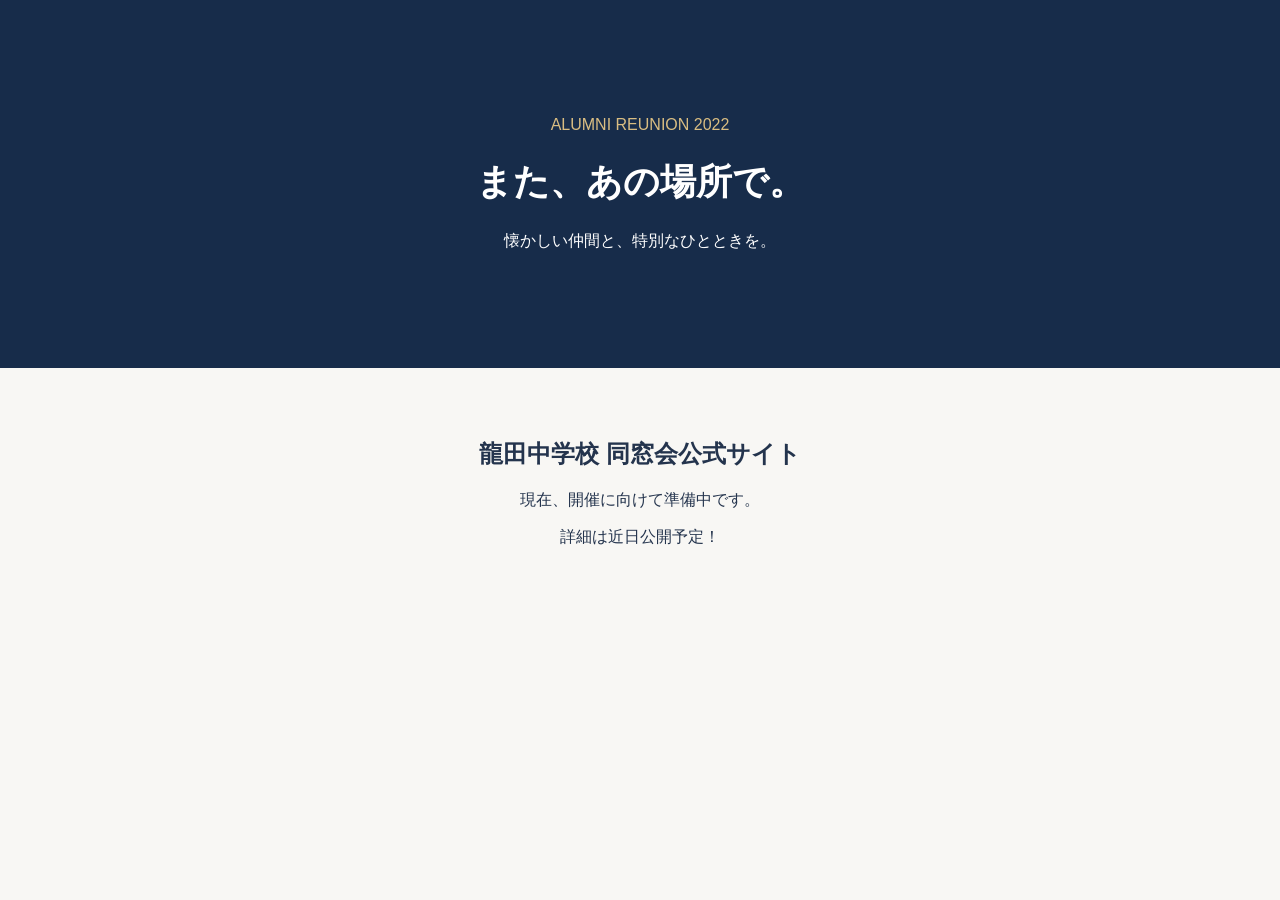
==== index.html @ edf72c24 "Create index.html" ====
<!DOCTYPE html>
<html lang="ja">
<head>
  <meta charset="UTF-8">
  <meta name="viewport" content="width=device-width, initial-scale=1">
  <title>龍田中学校 同窓会公式サイト</title>
  <style>
    body {
      margin: 0;
      font-family: sans-serif;
      background: #f8f7f4;
      text-align: center;
      color: #24344d;
    }
    header {
      background: #172c4a;
      color: white;
      padding: 100px 20px;
    }
    h1 { font-size: 36px; }
    .gold { color: #d9bd82; }
    main { padding: 50px 20px; }
  </style>
</head>
<body>
  <header>
    <p class="gold">ALUMNI REUNION 2022</p>
    <h1>また、あの場所で。</h1>
    <p>懐かしい仲間と、特別なひとときを。</p>
  </header>
  <main>
    <h2>龍田中学校 同窓会公式サイト</h2>
    <p>現在、開催に向けて準備中です。</p>
    <p>詳細は近日公開予定！</p>
  </main>
</body>
</html>
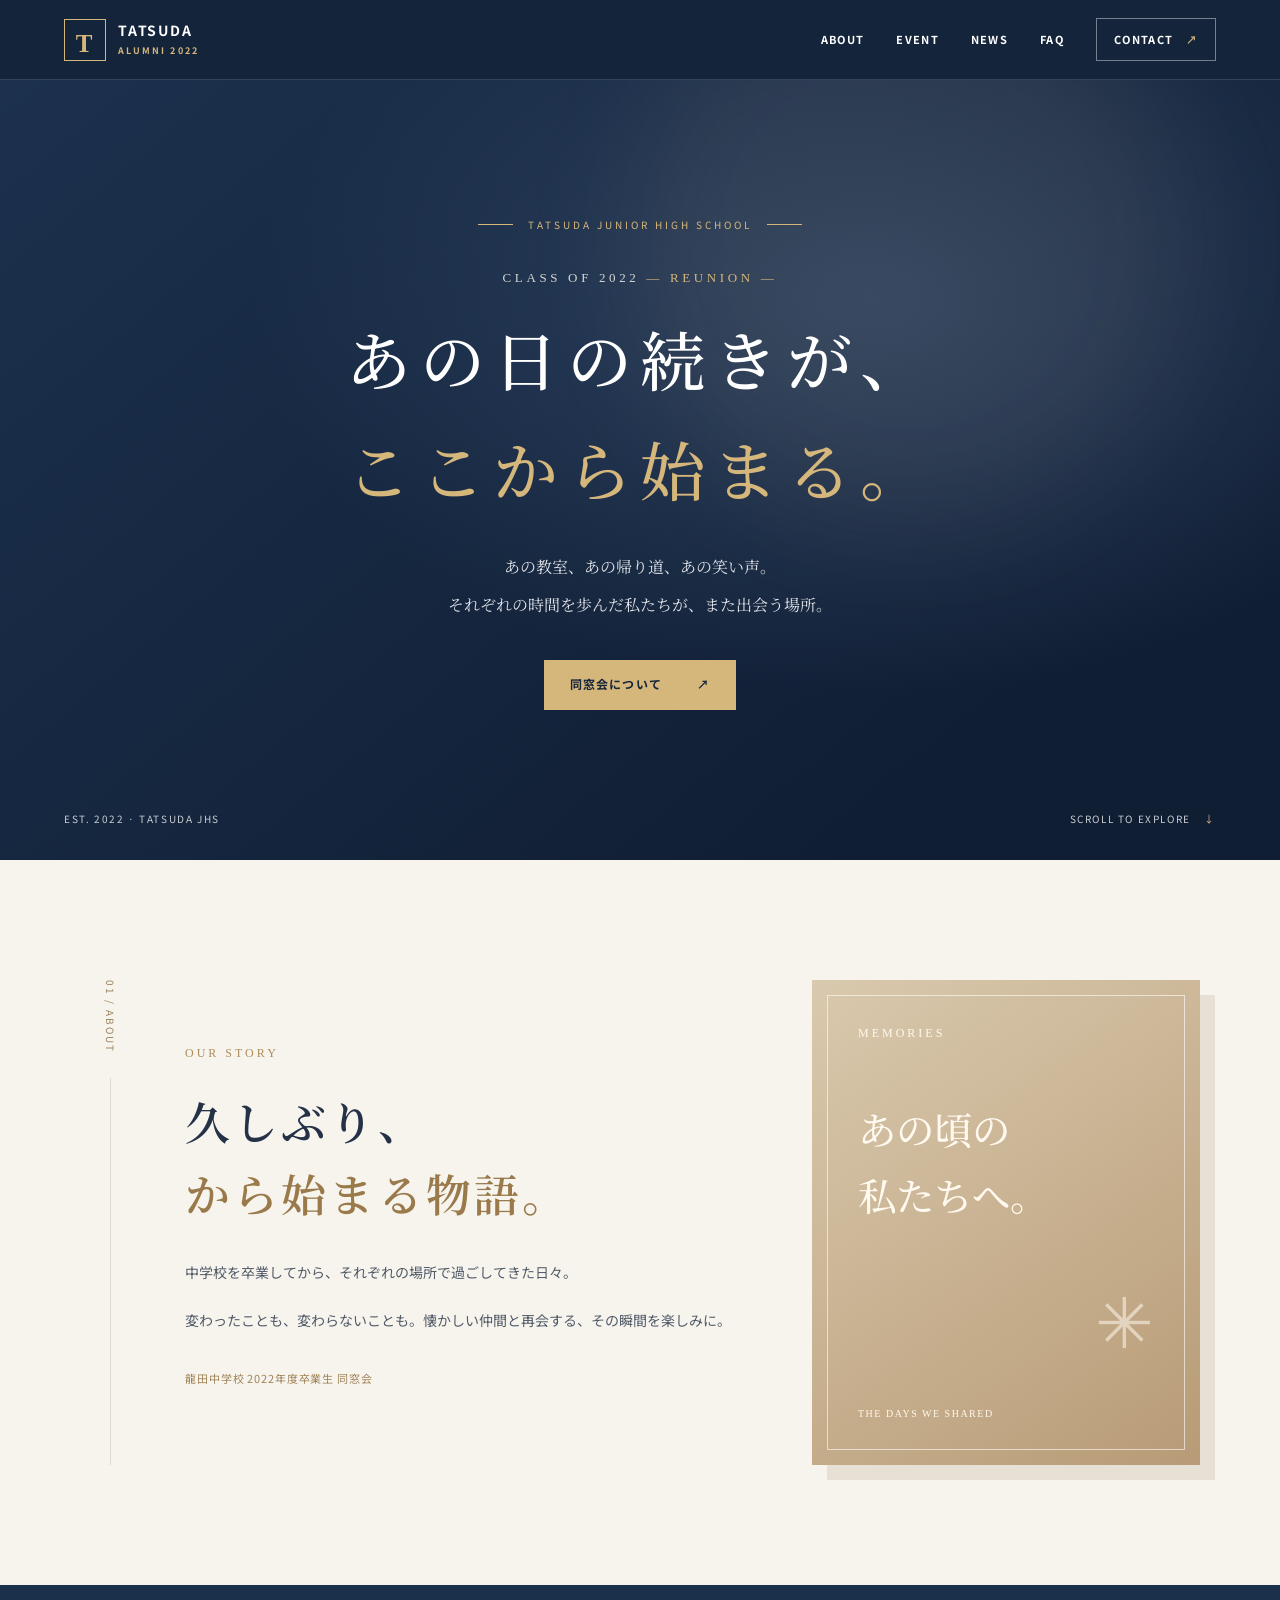
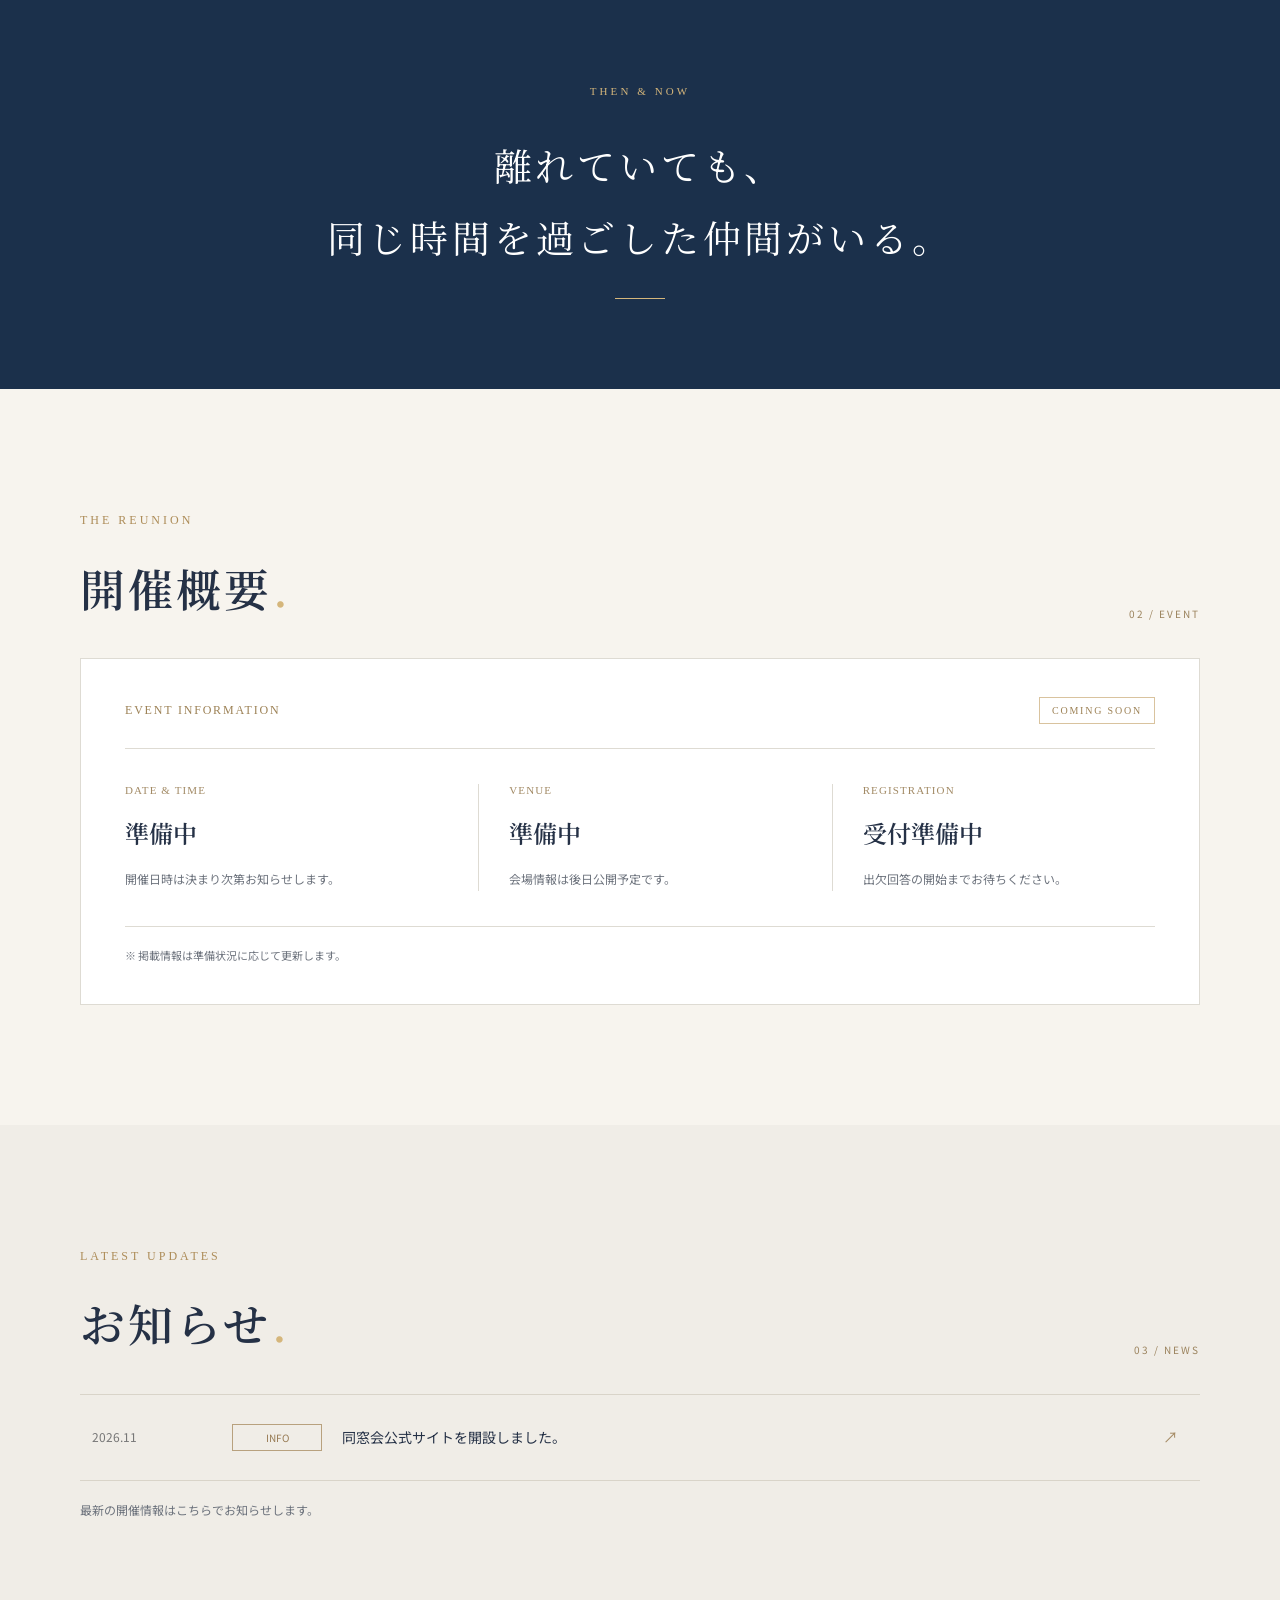
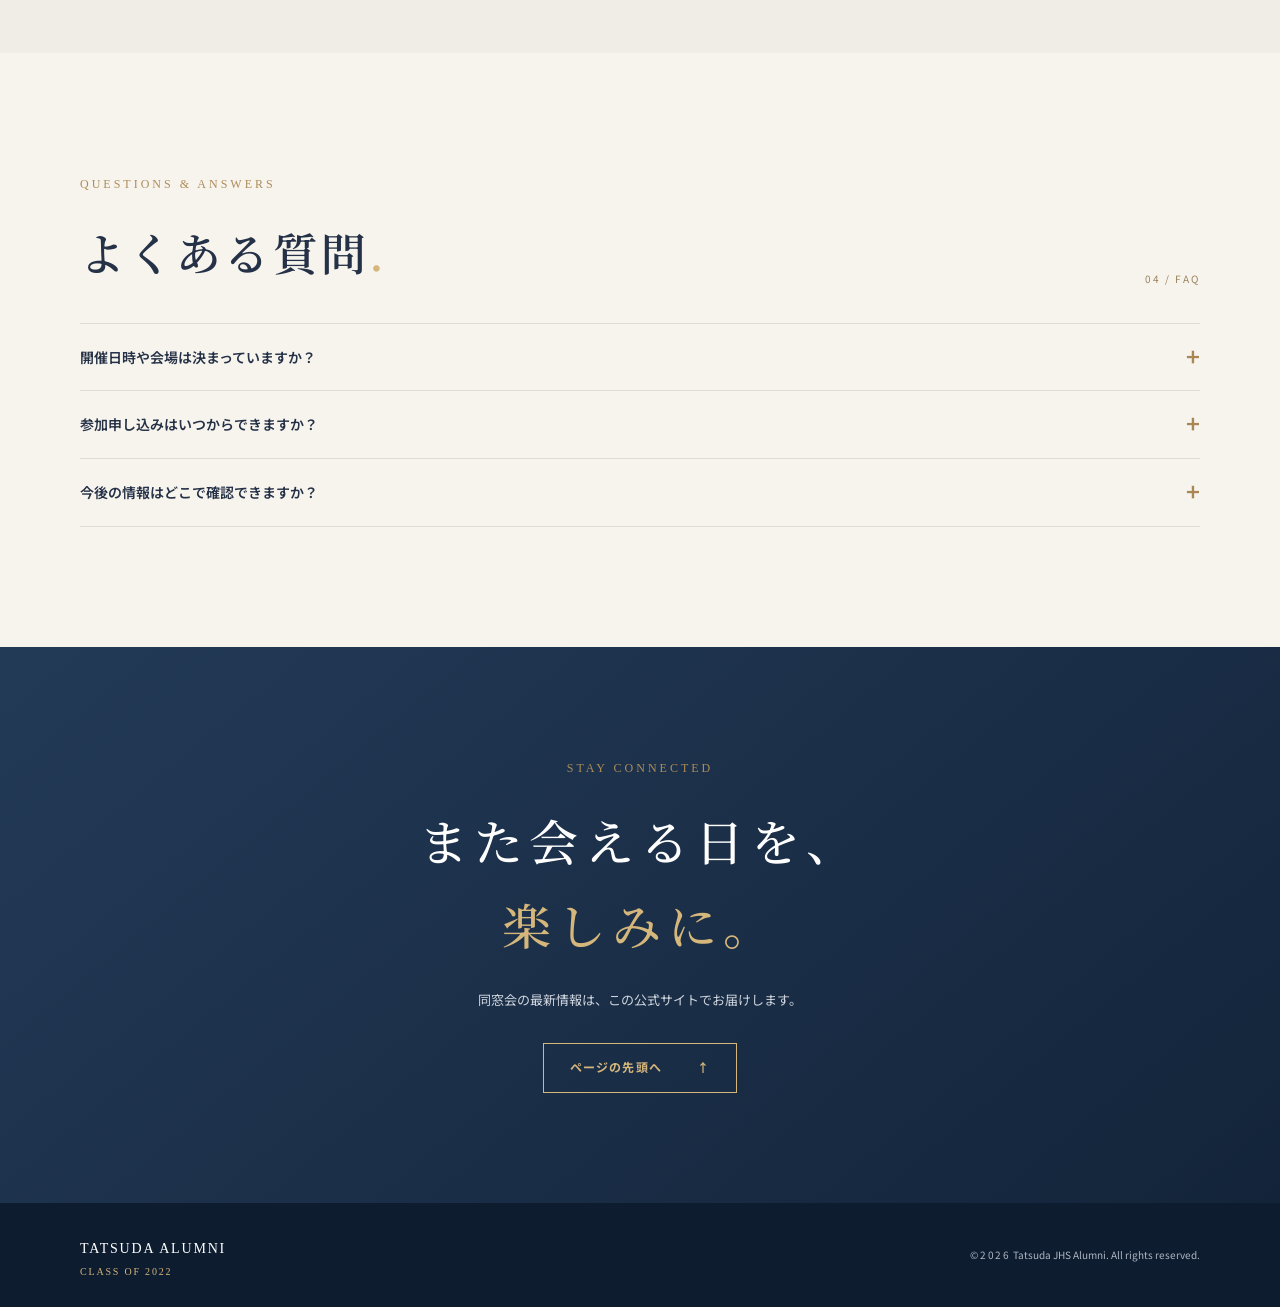
==== commit 9f5d4057: "Add files via upload" ====
--- a/index.html
+++ b/index.html
@@ -1,38 +1,50 @@
-
-<!DOCTYPE html>
+<!doctype html>
 <html lang="ja">
 <head>
-  <meta charset="UTF-8">
-  <meta name="viewport" content="width=device-width, initial-scale=1">
-  <title>龍田中学校 同窓会公式サイト</title>
-  <style>
-    body {
-      margin: 0;
-      font-family: sans-serif;
-      background: #f8f7f4;
-      text-align: center;
-      color: #24344d;
-    }
-    header {
-      background: #172c4a;
-      color: white;
-      padding: 100px 20px;
-    }
-    h1 { font-size: 36px; }
-    .gold { color: #d9bd82; }
-    main { padding: 50px 20px; }
-  </style>
+  <meta charset="UTF-8" />
+  <meta name="viewport" content="width=device-width, initial-scale=1" />
+  <meta name="theme-color" content="#14243b" />
+  <meta name="description" content="龍田中学校2022年度卒業生 同窓会公式サイト。再会の日に向けた最新情報をお届けします。" />
+  <title>龍田中学校 2022年度卒業生 | 同窓会公式サイト</title>
+  <link rel="stylesheet" href="style.css" />
+  <script src="script.js" defer></script>
 </head>
 <body>
-  <header>
-    <p class="gold">ALUMNI REUNION 2022</p>
-    <h1>また、あの場所で。</h1>
-    <p>懐かしい仲間と、特別なひとときを。</p>
+  <a class="skip-link" href="#main">本文へ移動</a>
+  <header class="site-header" id="top">
+    <a class="brand" href="#top" aria-label="トップへ戻る"><span class="brand-mark">T</span><span class="brand-text">TATS​UDA <small>ALUMNI 2022</small></span></a>
+    <button class="menu-toggle" aria-expanded="false" aria-controls="primary-nav" aria-label="メニューを開く"><span></span><span></span><span></span></button>
+    <nav class="nav" id="primary-nav" aria-label="メインメニュー">
+      <a href="#about">ABOUT</a><a href="#event">EVENT</a><a href="#news">NEWS</a><a href="#faq">FAQ</a><a class="nav-cta" href="#contact">CONTACT <span aria-hidden="true">↗</span></a>
+    </nav>
   </header>
-  <main>
-    <h2>龍田中学校 同窓会公式サイト</h2>
-    <p>現在、開催に向けて準備中です。</p>
-    <p>詳細は近日公開予定！</p>
+  <main id="main">
+    <section class="hero" aria-labelledby="hero-title">
+      <div class="hero-light"></div><div class="hero-grid"></div>
+      <div class="hero-inner reveal">
+        <div class="eyebrow"><span class="eyebrow-line"></span> TATS​UDA JUNIOR HIGH SCHOOL <span class="eyebrow-line"></span></div>
+        <p class="hero-year">CLASS OF 2022 <span>— REUNION —</span></p>
+        <h1 id="hero-title">あの日の続きが、<br /><em>ここから始まる。</em></h1>
+        <p class="hero-sub">あの教室、あの帰り道、あの笑い声。<br />それぞれの時間を歩んだ私たちが、また出会う場所。</p>
+        <a class="button button-gold" href="#event">同窓会について <span aria-hidden="true">↗</span></a>
+      </div>
+      <div class="hero-bottom"><span>EST. 2022 · TATS​UDA JHS</span><a href="#about">SCROLL TO EXPLORE <span aria-hidden="true">↓</span></a></div>
+    </section>
+    <section class="intro section" id="about">
+      <div class="container intro-layout">
+        <div class="section-side reveal"><span class="section-index">01 / ABOUT</span><span class="vertical-line"></span></div>
+        <div class="intro-main reveal"><p class="kicker">OUR STORY</p><h2 class="section-title">久しぶり、<br /><span>から始まる物語。</span></h2><p>中学校を卒業してから、それぞれの場所で過ごしてきた日々。</p><p>変わったことも、変わらないことも。懐かしい仲間と再会する、その瞬間を楽しみに。</p><p class="intro-sign">龍田中学校 2022年度卒業生 同窓会</p></div>
+        <div class="memory-card reveal"><div class="memory-card-inner"><span>MEMORIES</span><strong>あの頃の<br />私たちへ。</strong><span class="memory-asterisk" aria-hidden="true">✳</span><small>THE DAYS WE SHARED</small></div></div>
+      </div>
+    </section>
+    <section class="quote-band"><div class="container reveal"><span>THEN & NOW</span><p>離れていても、<br />同じ時間を過ごした仲間がいる。</p><span class="quote-rule"></span></div></section>
+    <section class="event section" id="event"><div class="container"><div class="section-heading reveal"><div><p class="kicker">THE REUNION</p><h2 class="section-title">開催概要<span class="dot">.</span></h2></div><span class="section-index">02 / EVENT</span></div>
+      <div class="event-panel reveal"><div class="event-label">EVENT INFORMATION <span class="status">COMING SOON</span></div><div class="event-grid"><div><small>DATE & TIME</small><strong>準備中</strong><p>開催日時は決まり次第お知らせします。</p></div><div><small>VENUE</small><strong>準備中</strong><p>会場情報は後日公開予定です。</p></div><div><small>REGISTRATION</small><strong>受付準備中</strong><p>出欠回答の開始までお待ちください。</p></div></div><div class="event-note">※ 掲載情報は準備状況に応じて更新します。</div></div>
+    </div></section>
+    <section class="news section" id="news"><div class="container"><div class="section-heading reveal"><div><p class="kicker">LATEST UPDATES</p><h2 class="section-title">お知らせ<span class="dot">.</span></h2></div><span class="section-index">03 / NEWS</span></div><div class="news-row reveal"><time datetime="2026-11">2026.11</time><span class="news-category">INFO</span><p>同窓会公式サイトを開設しました。</p><span aria-hidden="true">↗</span></div><p class="news-caption">最新の開催情報はこちらでお知らせします。</p></div></section>
+    <section class="faq section" id="faq"><div class="container"><div class="section-heading reveal"><div><p class="kicker">QUESTIONS & ANSWERS</p><h2 class="section-title">よくある質問<span class="dot">.</span></h2></div><span class="section-index">04 / FAQ</span></div><div class="faq-list reveal"><details><summary>開催日時や会場は決まっていますか？</summary><p>現在準備中です。決まり次第、この公式サイトでご案内します。</p></details><details><summary>参加申し込みはいつからできますか？</summary><p>受付開始時期が決まり次第、お知らせします。</p></details><details><summary>今後の情報はどこで確認できますか？</summary><p>このサイトの「お知らせ」をご確認ください。</p></details></div></div></section>
+    <section class="contact-section" id="contact"><div class="container contact-inner reveal"><p class="kicker">STAY CONNECTED</p><h2>また会える日を、<br /><em>楽しみに。</em></h2><p>同窓会の最新情報は、この公式サイトでお届けします。</p><a class="button button-outline" href="#top">ページの先頭へ <span aria-hidden="true">↑</span></a></div></section>
   </main>
+  <footer class="footer"><div class="container footer-inner"><div><strong>TATS​UDA ALUMNI</strong><span>CLASS OF 2022</span></div><p>© <span id="year">2026</span> Tatsuda JHS Alumni. All rights reserved.</p></div></footer>
 </body>
 </html>
--- a/style.css
+++ b/style.css
@@ -0,0 +1,2 @@
+@import url('https://fonts.googleapis.com/css2?family=Noto+Sans+JP:wght@400;500;600;700&family=Noto+Serif+JP:wght@400;500;600;700&display=swap');
+:root{--navy:#14243b;--navy2:#1b304b;--gold:#d5b67b;--ivory:#f7f4ee;--ink:#253146;--muted:#6d737d;--line:#dedbd3}*{box-sizing:border-box}html{scroll-behavior:smooth;scroll-padding-top:80px}body{margin:0;background:var(--ivory);color:var(--ink);font-family:'Noto Sans JP',sans-serif;font-size:15px;line-height:1.9}a{color:inherit;text-decoration:none}button{font:inherit}.skip-link{position:absolute;left:-9999px;top:10px;background:white;padding:10px;z-index:99}.skip-link:focus{left:10px}.container{width:min(1120px,calc(100% - 56px));margin:auto}.site-header{height:80px;display:flex;align-items:center;justify-content:space-between;padding:0 clamp(24px,5vw,78px);background:var(--navy);color:white;position:relative;z-index:20;border-bottom:1px solid #ffffff24}.brand{display:flex;align-items:center;gap:12px;font-weight:700;letter-spacing:.12em}.brand-mark{border:1px solid var(--gold);color:var(--gold);font-family:Georgia,serif;font-size:25px;display:grid;place-items:center;width:42px;height:42px}.brand-text{font-size:14px;line-height:1.1}.brand-text small{display:block;color:var(--gold);font-size:9px;letter-spacing:.23em;margin-top:7px}.nav{display:flex;align-items:center;gap:32px;font-size:11px;font-weight:700;letter-spacing:.12em}.nav a:hover{color:var(--gold)}.nav-cta{border:1px solid #ffffff6b;padding:10px 17px}.nav-cta span{margin-left:8px;color:var(--gold)}.menu-toggle{display:none}.hero{min-height:min(780px,calc(100svh - 80px));background:radial-gradient(ellipse at 68% 28%,#2e4260 0%,transparent 50%),linear-gradient(140deg,#1c314e,#101e33 80%);color:white;position:relative;display:flex;align-items:center;justify-content:center;overflow:hidden;text-align:center;padding:95px 24px 110px}.hero-light{position:absolute;width:560px;height:560px;border-radius:50%;background:#d5b67b10;filter:blur(55px);right:7%;top:-15%}.hero-grid{position:absolute;inset:0;background:linear-gradient(90deg,transparent 49.9%,#ffffff08 50%,transparent 50.1%),linear-gradient(0deg,transparent 49.9%,#ffffff07 50%,transparent 50.1%);background-size:190px 190px;mask-image:linear-gradient(to bottom,black,transparent)}.hero-inner{position:relative;z-index:1}.eyebrow{display:flex;align-items:center;justify-content:center;gap:15px;color:var(--gold);letter-spacing:.3em;font-size:10px}.eyebrow-line{width:35px;height:1px;background:var(--gold)}.hero-year{font-family:Georgia,serif;color:#d7d6d3;letter-spacing:.28em;font-size:13px;margin:32px 0 12px}.hero-year span{color:var(--gold)}h1,h2,p{margin-top:0}.hero h1,.contact-inner h2{font-family:'Noto Serif JP',serif;font-weight:500;letter-spacing:.13em;line-height:1.7}.hero h1{font-size:clamp(33px,5.1vw,65px);margin:0 0 24px}.hero h1 em,.contact-inner h2 em{font-style:normal;color:var(--gold)}.hero-sub{font-family:'Noto Serif JP',serif;line-height:2.4;font-size:clamp(12px,1.5vw,16px);color:#e1e4ea;margin-bottom:35px}.button{display:inline-flex;gap:35px;align-items:center;justify-content:center;padding:12px 26px;min-height:50px;font-size:12px;font-weight:700;letter-spacing:.1em;transition:transform .2s,background .2s}.button:hover{transform:translateY(-3px)}.button-gold{background:var(--gold);color:var(--navy)}.hero-bottom{position:absolute;bottom:32px;left:clamp(24px,5vw,78px);right:clamp(24px,5vw,78px);display:flex;justify-content:space-between;font-size:10px;letter-spacing:.16em;color:#c9cdd4}.hero-bottom a span{color:var(--gold);margin-left:10px}.section{padding:120px 0}.intro-layout{display:grid;grid-template-columns:60px minmax(0,1.2fr) minmax(260px,.8fr);gap:45px;align-items:center}.section-side{height:100%;display:flex;flex-direction:column;align-items:center;gap:25px}.section-index{font-size:10px;letter-spacing:.2em;color:#9b835d;white-space:nowrap}.section-side .section-index{writing-mode:vertical-rl}.vertical-line{width:1px;flex:1;background:var(--line)}.kicker{font-family:Georgia,serif;font-size:12px;color:#ad8c58;letter-spacing:.25em;margin-bottom:20px}.section-title{font-family:'Noto Serif JP',serif;font-weight:600;font-size:clamp(30px,3.5vw,45px);line-height:1.6;letter-spacing:.07em;margin-bottom:28px}.section-title span:not(.dot){color:#9a7a4b}.intro-main>p:not(.kicker){font-size:14px;line-height:2.4;color:#515b68}.intro-main .intro-sign{font-size:11px!important;letter-spacing:.08em;margin-top:28px;color:#a08357!important}.memory-card{aspect-ratio:4/5;background:linear-gradient(145deg,#d9c9ae,#b89b76);padding:15px;box-shadow:15px 15px 0 #e7e0d4}.memory-card-inner{height:100%;border:1px solid #fff9;display:flex;flex-direction:column;justify-content:space-between;padding:30px;color:#fff9ef}.memory-card-inner>span:first-child{font:12px Georgia,serif;letter-spacing:.25em}.memory-card-inner strong{font-family:'Noto Serif JP',serif;font-size:clamp(25px,3vw,39px);font-weight:500;line-height:1.7}.memory-asterisk{font-size:70px;line-height:1;text-align:right;opacity:.55}.memory-card-inner small{font:10px Georgia,serif;letter-spacing:.15em}.quote-band{background:var(--navy2);padding:90px 0;text-align:center;color:#fff}.quote-band span{color:var(--gold);font:11px Georgia,serif;letter-spacing:.28em}.quote-band p{font-family:'Noto Serif JP',serif;font-size:clamp(23px,3vw,38px);line-height:1.9;letter-spacing:.1em;margin:25px 0}.quote-rule{display:block!important;width:50px;height:1px;background:var(--gold);margin:auto}.section-heading{display:flex;align-items:end;justify-content:space-between;margin-bottom:35px}.section-heading .section-title{margin-bottom:0}.dot{color:var(--gold)}.event-panel{background:#fff;border:1px solid var(--line);padding:38px 44px}.event-label{display:flex;justify-content:space-between;align-items:center;gap:10px;font:12px Georgia,serif;letter-spacing:.15em;color:#9d8256;border-bottom:1px solid var(--line);padding-bottom:24px}.status{border:1px solid #d9c39e;padding:7px 12px;font-size:10px}.event-grid{display:grid;grid-template-columns:repeat(3,1fr);gap:30px;padding:35px 0}.event-grid>div+div{border-left:1px solid var(--line);padding-left:30px}.event-grid small{display:block;color:#a28a65;letter-spacing:.1em;font:11px Georgia,serif;margin-bottom:14px}.event-grid strong{font-family:'Noto Serif JP',serif;font-size:24px;font-weight:600}.event-grid p{font-size:12px;color:var(--muted);margin:12px 0 0}.event-note{border-top:1px solid var(--line);padding-top:18px;color:var(--muted);font-size:11px}.news{background:#f0ede7}.news-row{display:grid;grid-template-columns:120px 90px 1fr 25px;align-items:center;gap:20px;padding:28px 12px;border-top:1px solid #d9d4c9;border-bottom:1px solid #d9d4c9}.news-row time{font-size:12px;color:#777}.news-category{font-size:10px;border:1px solid #b8a17e;color:#977b54;text-align:center;padding:3px}.news-row p{margin:0;font-size:14px}.news-row>span:last-child{color:#a58b64}.news-caption{font-size:12px;color:var(--muted);margin-top:18px}.faq-list{border-top:1px solid var(--line)}details{border-bottom:1px solid var(--line);padding:20px 0}summary{cursor:pointer;list-style:none;font-weight:600;font-size:14px;display:flex;justify-content:space-between;gap:15px}summary::-webkit-details-marker{display:none}summary:after{content:'+';font-size:24px;color:#a88754;line-height:1}details[open] summary:after{content:'−'}details p{font-size:13px;color:var(--muted);margin:16px 0 0}.contact-section{background:linear-gradient(140deg,#233a57,#13243a);color:#fff;padding:110px 0;text-align:center}.contact-inner h2{font-size:clamp(29px,4vw,49px);margin:0 0 22px}.contact-inner>p:not(.kicker){font-size:13px;color:#d1d6de;margin-bottom:30px}.button-outline{border:1px solid var(--gold);color:var(--gold)}.footer{background:#0e1c30;color:#fff;padding:30px 0}.footer-inner{display:flex;justify-content:space-between;align-items:center;gap:20px}.footer-inner strong{font:14px Georgia,serif;letter-spacing:.13em}.footer-inner span{display:block;font:10px Georgia,serif;color:var(--gold);letter-spacing:.18em;margin-top:5px}.footer-inner p{font-size:10px;color:#aeb7c3;margin:0}.footer-inner p span{display:inline;font:inherit;color:inherit}.reveal{opacity:0;transform:translateY(22px);transition:opacity .7s ease,transform .7s ease}.reveal.visible{opacity:1;transform:none}@media(max-width:850px){.site-header{height:70px}.menu-toggle{display:flex;flex-direction:column;justify-content:center;gap:5px;width:44px;height:44px;background:none;border:0;cursor:pointer}.menu-toggle span{width:25px;height:2px;background:white}.nav{display:none;position:absolute;top:70px;left:0;right:0;background:#14243b;padding:20px 28px 28px;flex-direction:column;align-items:stretch;gap:0;border-top:1px solid #ffffff24}.nav.open{display:flex}.nav a{padding:13px 0}.nav-cta{margin-top:10px;text-align:center}.intro-layout{grid-template-columns:1fr 260px;gap:28px}.section-side{display:none}.hero{min-height:660px}}@media(max-width:620px){.container{width:calc(100% - 42px)}.brand-mark{width:38px;height:38px}.brand-text{font-size:12px}.hero{min-height:650px;padding:85px 18px 110px}.hero h1{font-size:clamp(30px,7.7vw,43px);letter-spacing:.07em}.eyebrow{font-size:8px;letter-spacing:.12em;gap:8px}.eyebrow-line{width:20px}.hero-year{font-size:11px;letter-spacing:.14em}.hero-sub{font-size:12px}.hero-bottom{left:21px;right:21px;font-size:8px}.hero-bottom>span{display:none}.hero-bottom a{margin-left:auto}.section{padding:76px 0}.intro-layout{grid-template-columns:1fr}.memory-card{width:min(320px,90%);margin:10px auto 0}.section-heading{align-items:center}.section-heading .section-index{font-size:9px}.event-panel{padding:25px 22px}.event-grid{grid-template-columns:1fr;gap:0;padding:15px 0}.event-grid>div{padding:20px 0}.event-grid>div+div{border-left:0;border-top:1px solid var(--line);padding-left:0}.event-grid strong{font-size:22px}.news-row{grid-template-columns:80px 65px 1fr;gap:9px;padding:22px 0}.news-row p{grid-column:1/-1}.news-row>span:last-child{display:none}.footer-inner{flex-direction:column;align-items:flex-start}.contact-section{padding:80px 0}}@media(prefers-reduced-motion:reduce){html{scroll-behavior:auto}.reveal{opacity:1;transform:none;transition:none}.button{transition:none}}
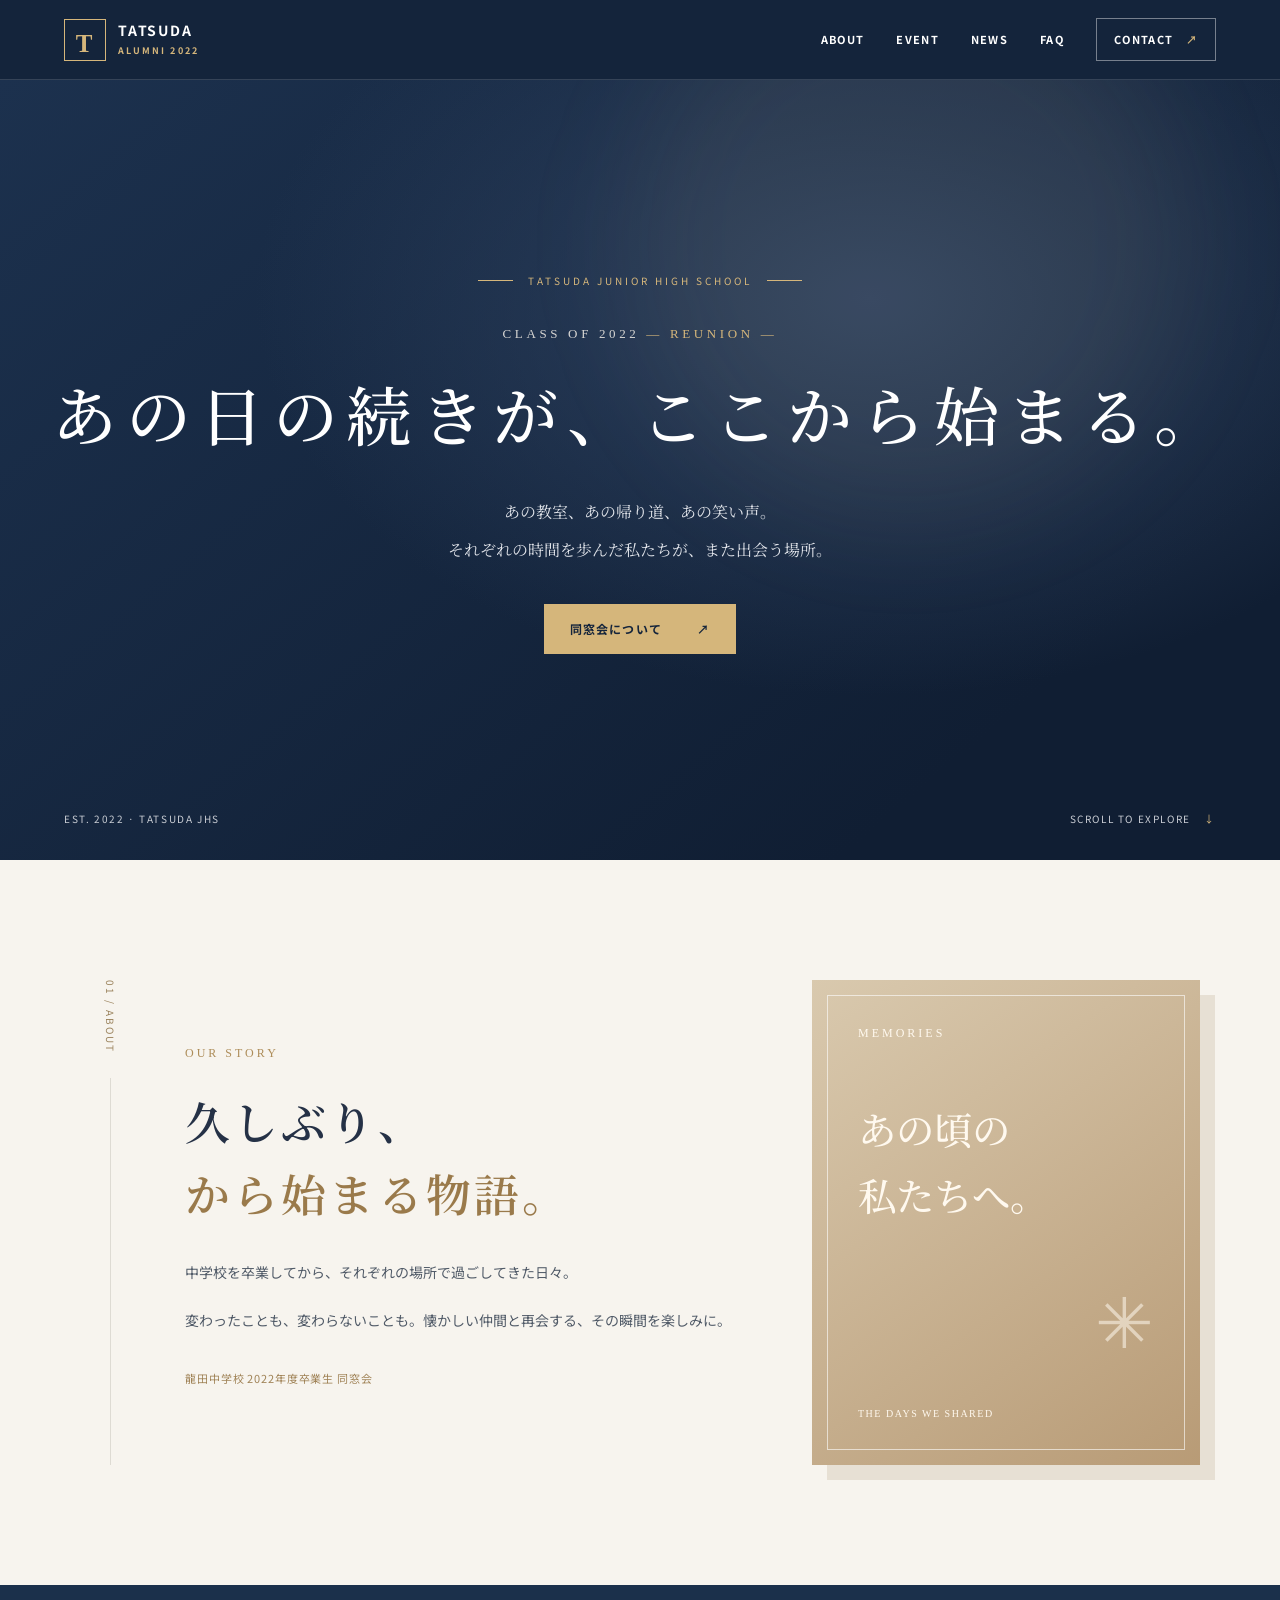
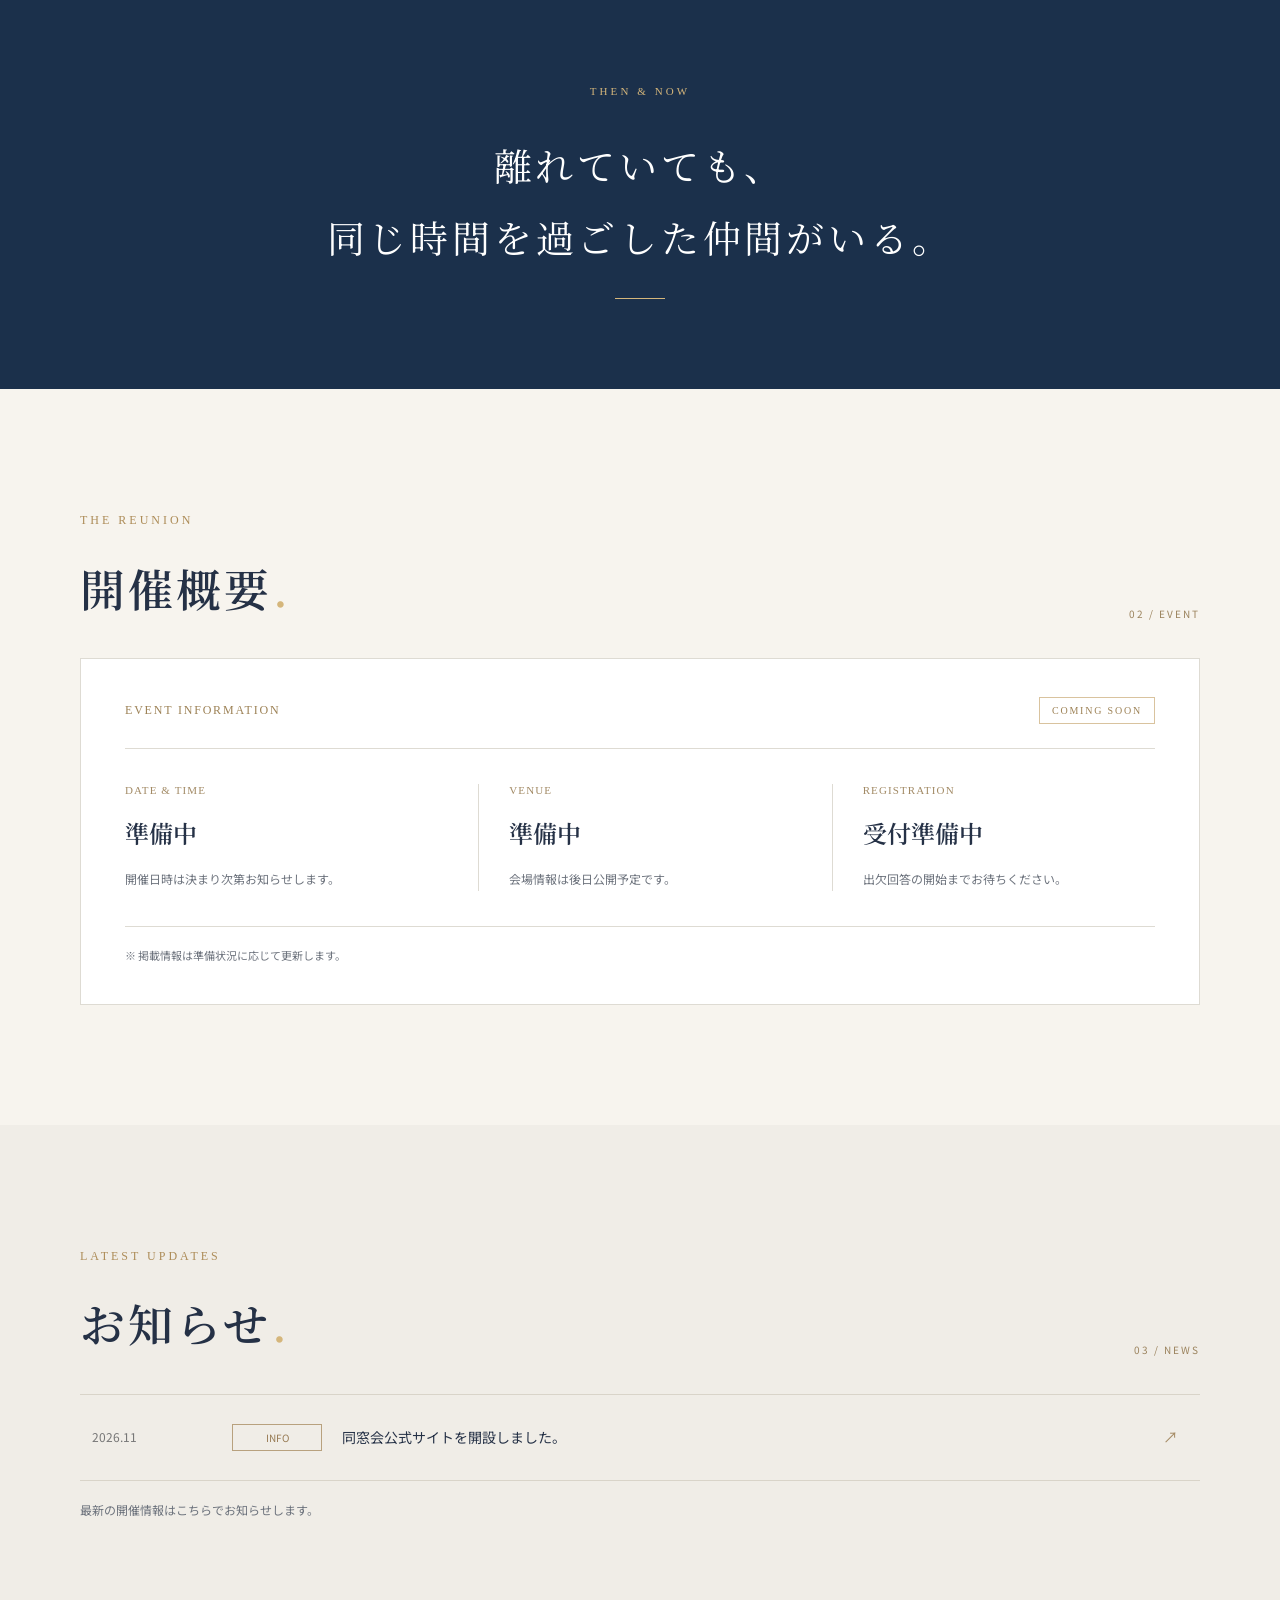
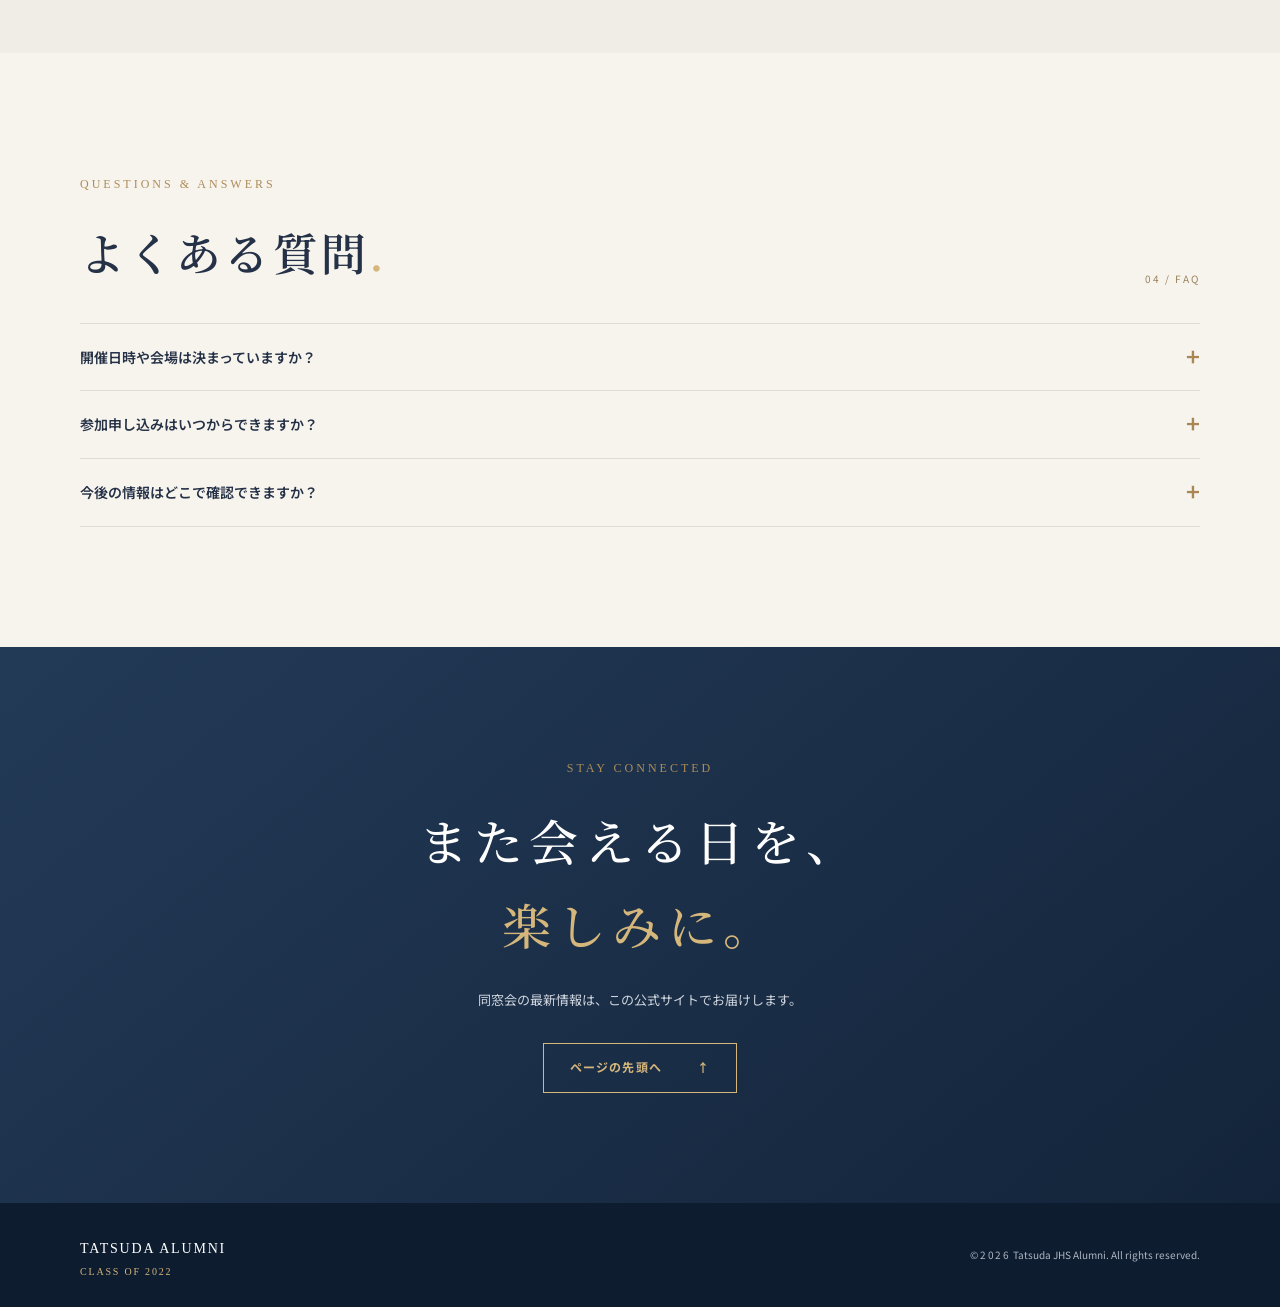
==== commit ac605a7a: "Add files via upload" ====
--- a/index.html
+++ b/index.html
@@ -8,6 +8,7 @@
   <title>龍田中学校 2022年度卒業生 | 同窓会公式サイト</title>
   <link rel="stylesheet" href="style.css" />
   <script src="script.js" defer></script>
+  <script src="site-config.js" defer></script>
 </head>
 <body>
   <a class="skip-link" href="#main">本文へ移動</a>
@@ -25,7 +26,7 @@
         <div class="eyebrow"><span class="eyebrow-line"></span> TATS​UDA JUNIOR HIGH SCHOOL <span class="eyebrow-line"></span></div>
         <p class="hero-year">CLASS OF 2022 <span>— REUNION —</span></p>
         <h1 id="hero-title">あの日の続きが、<br /><em>ここから始まる。</em></h1>
-        <p class="hero-sub">あの教室、あの帰り道、あの笑い声。<br />それぞれの時間を歩んだ私たちが、また出会う場所。</p>
+        <p class="hero-sub" id="hero-subtitle">あの教室、あの帰り道、あの笑い声。<br />それぞれの時間を歩んだ私たちが、また出会う場所。</p>
         <a class="button button-gold" href="#event">同窓会について <span aria-hidden="true">↗</span></a>
       </div>
       <div class="hero-bottom"><span>EST. 2022 · TATS​UDA JHS</span><a href="#about">SCROLL TO EXPLORE <span aria-hidden="true">↓</span></a></div>
@@ -39,9 +40,9 @@
     </section>
     <section class="quote-band"><div class="container reveal"><span>THEN & NOW</span><p>離れていても、<br />同じ時間を過ごした仲間がいる。</p><span class="quote-rule"></span></div></section>
     <section class="event section" id="event"><div class="container"><div class="section-heading reveal"><div><p class="kicker">THE REUNION</p><h2 class="section-title">開催概要<span class="dot">.</span></h2></div><span class="section-index">02 / EVENT</span></div>
-      <div class="event-panel reveal"><div class="event-label">EVENT INFORMATION <span class="status">COMING SOON</span></div><div class="event-grid"><div><small>DATE & TIME</small><strong>準備中</strong><p>開催日時は決まり次第お知らせします。</p></div><div><small>VENUE</small><strong>準備中</strong><p>会場情報は後日公開予定です。</p></div><div><small>REGISTRATION</small><strong>受付準備中</strong><p>出欠回答の開始までお待ちください。</p></div></div><div class="event-note">※ 掲載情報は準備状況に応じて更新します。</div></div>
+      <div class="event-panel reveal"><div class="event-label">EVENT INFORMATION <span class="status">COMING SOON</span></div><div class="event-grid"><div><small>DATE & TIME</small><strong id="event-date">準備中</strong><p>開催日時は決まり次第お知らせします。</p></div><div><small>VENUE</small><strong id="event-venue">準備中</strong><p id="venue-note">会場情報は後日公開予定です。</p></div><div><small>REGISTRATION</small><strong id="event-registration">受付準備中</strong><p id="registration-note">出欠回答の開始までお待ちください。</p></div></div><div class="event-note">※ 掲載情報は準備状況に応じて更新します。</div></div>
     </div></section>
-    <section class="news section" id="news"><div class="container"><div class="section-heading reveal"><div><p class="kicker">LATEST UPDATES</p><h2 class="section-title">お知らせ<span class="dot">.</span></h2></div><span class="section-index">03 / NEWS</span></div><div class="news-row reveal"><time datetime="2026-11">2026.11</time><span class="news-category">INFO</span><p>同窓会公式サイトを開設しました。</p><span aria-hidden="true">↗</span></div><p class="news-caption">最新の開催情報はこちらでお知らせします。</p></div></section>
+    <section class="news section" id="news"><div class="container"><div class="section-heading reveal"><div><p class="kicker">LATEST UPDATES</p><h2 class="section-title">お知らせ<span class="dot">.</span></h2></div><span class="section-index">03 / NEWS</span></div><div class="news-row reveal"><time id="notice-date" datetime="2026-11">2026.11</time><span class="news-category">INFO</span><p id="notice-text">同窓会公式サイトを開設しました。</p><span aria-hidden="true">↗</span></div><p class="news-caption">最新の開催情報はこちらでお知らせします。</p></div></section>
     <section class="faq section" id="faq"><div class="container"><div class="section-heading reveal"><div><p class="kicker">QUESTIONS & ANSWERS</p><h2 class="section-title">よくある質問<span class="dot">.</span></h2></div><span class="section-index">04 / FAQ</span></div><div class="faq-list reveal"><details><summary>開催日時や会場は決まっていますか？</summary><p>現在準備中です。決まり次第、この公式サイトでご案内します。</p></details><details><summary>参加申し込みはいつからできますか？</summary><p>受付開始時期が決まり次第、お知らせします。</p></details><details><summary>今後の情報はどこで確認できますか？</summary><p>このサイトの「お知らせ」をご確認ください。</p></details></div></div></section>
     <section class="contact-section" id="contact"><div class="container contact-inner reveal"><p class="kicker">STAY CONNECTED</p><h2>また会える日を、<br /><em>楽しみに。</em></h2><p>同窓会の最新情報は、この公式サイトでお届けします。</p><a class="button button-outline" href="#top">ページの先頭へ <span aria-hidden="true">↑</span></a></div></section>
   </main>
--- a/style.css
+++ b/style.css
@@ -1,2 +1,9 @@
 @import url('https://fonts.googleapis.com/css2?family=Noto+Sans+JP:wght@400;500;600;700&family=Noto+Serif+JP:wght@400;500;600;700&display=swap');
 :root{--navy:#14243b;--navy2:#1b304b;--gold:#d5b67b;--ivory:#f7f4ee;--ink:#253146;--muted:#6d737d;--line:#dedbd3}*{box-sizing:border-box}html{scroll-behavior:smooth;scroll-padding-top:80px}body{margin:0;background:var(--ivory);color:var(--ink);font-family:'Noto Sans JP',sans-serif;font-size:15px;line-height:1.9}a{color:inherit;text-decoration:none}button{font:inherit}.skip-link{position:absolute;left:-9999px;top:10px;background:white;padding:10px;z-index:99}.skip-link:focus{left:10px}.container{width:min(1120px,calc(100% - 56px));margin:auto}.site-header{height:80px;display:flex;align-items:center;justify-content:space-between;padding:0 clamp(24px,5vw,78px);background:var(--navy);color:white;position:relative;z-index:20;border-bottom:1px solid #ffffff24}.brand{display:flex;align-items:center;gap:12px;font-weight:700;letter-spacing:.12em}.brand-mark{border:1px solid var(--gold);color:var(--gold);font-family:Georgia,serif;font-size:25px;display:grid;place-items:center;width:42px;height:42px}.brand-text{font-size:14px;line-height:1.1}.brand-text small{display:block;color:var(--gold);font-size:9px;letter-spacing:.23em;margin-top:7px}.nav{display:flex;align-items:center;gap:32px;font-size:11px;font-weight:700;letter-spacing:.12em}.nav a:hover{color:var(--gold)}.nav-cta{border:1px solid #ffffff6b;padding:10px 17px}.nav-cta span{margin-left:8px;color:var(--gold)}.menu-toggle{display:none}.hero{min-height:min(780px,calc(100svh - 80px));background:radial-gradient(ellipse at 68% 28%,#2e4260 0%,transparent 50%),linear-gradient(140deg,#1c314e,#101e33 80%);color:white;position:relative;display:flex;align-items:center;justify-content:center;overflow:hidden;text-align:center;padding:95px 24px 110px}.hero-light{position:absolute;width:560px;height:560px;border-radius:50%;background:#d5b67b10;filter:blur(55px);right:7%;top:-15%}.hero-grid{position:absolute;inset:0;background:linear-gradient(90deg,transparent 49.9%,#ffffff08 50%,transparent 50.1%),linear-gradient(0deg,transparent 49.9%,#ffffff07 50%,transparent 50.1%);background-size:190px 190px;mask-image:linear-gradient(to bottom,black,transparent)}.hero-inner{position:relative;z-index:1}.eyebrow{display:flex;align-items:center;justify-content:center;gap:15px;color:var(--gold);letter-spacing:.3em;font-size:10px}.eyebrow-line{width:35px;height:1px;background:var(--gold)}.hero-year{font-family:Georgia,serif;color:#d7d6d3;letter-spacing:.28em;font-size:13px;margin:32px 0 12px}.hero-year span{color:var(--gold)}h1,h2,p{margin-top:0}.hero h1,.contact-inner h2{font-family:'Noto Serif JP',serif;font-weight:500;letter-spacing:.13em;line-height:1.7}.hero h1{font-size:clamp(33px,5.1vw,65px);margin:0 0 24px}.hero h1 em,.contact-inner h2 em{font-style:normal;color:var(--gold)}.hero-sub{font-family:'Noto Serif JP',serif;line-height:2.4;font-size:clamp(12px,1.5vw,16px);color:#e1e4ea;margin-bottom:35px}.button{display:inline-flex;gap:35px;align-items:center;justify-content:center;padding:12px 26px;min-height:50px;font-size:12px;font-weight:700;letter-spacing:.1em;transition:transform .2s,background .2s}.button:hover{transform:translateY(-3px)}.button-gold{background:var(--gold);color:var(--navy)}.hero-bottom{position:absolute;bottom:32px;left:clamp(24px,5vw,78px);right:clamp(24px,5vw,78px);display:flex;justify-content:space-between;font-size:10px;letter-spacing:.16em;color:#c9cdd4}.hero-bottom a span{color:var(--gold);margin-left:10px}.section{padding:120px 0}.intro-layout{display:grid;grid-template-columns:60px minmax(0,1.2fr) minmax(260px,.8fr);gap:45px;align-items:center}.section-side{height:100%;display:flex;flex-direction:column;align-items:center;gap:25px}.section-index{font-size:10px;letter-spacing:.2em;color:#9b835d;white-space:nowrap}.section-side .section-index{writing-mode:vertical-rl}.vertical-line{width:1px;flex:1;background:var(--line)}.kicker{font-family:Georgia,serif;font-size:12px;color:#ad8c58;letter-spacing:.25em;margin-bottom:20px}.section-title{font-family:'Noto Serif JP',serif;font-weight:600;font-size:clamp(30px,3.5vw,45px);line-height:1.6;letter-spacing:.07em;margin-bottom:28px}.section-title span:not(.dot){color:#9a7a4b}.intro-main>p:not(.kicker){font-size:14px;line-height:2.4;color:#515b68}.intro-main .intro-sign{font-size:11px!important;letter-spacing:.08em;margin-top:28px;color:#a08357!important}.memory-card{aspect-ratio:4/5;background:linear-gradient(145deg,#d9c9ae,#b89b76);padding:15px;box-shadow:15px 15px 0 #e7e0d4}.memory-card-inner{height:100%;border:1px solid #fff9;display:flex;flex-direction:column;justify-content:space-between;padding:30px;color:#fff9ef}.memory-card-inner>span:first-child{font:12px Georgia,serif;letter-spacing:.25em}.memory-card-inner strong{font-family:'Noto Serif JP',serif;font-size:clamp(25px,3vw,39px);font-weight:500;line-height:1.7}.memory-asterisk{font-size:70px;line-height:1;text-align:right;opacity:.55}.memory-card-inner small{font:10px Georgia,serif;letter-spacing:.15em}.quote-band{background:var(--navy2);padding:90px 0;text-align:center;color:#fff}.quote-band span{color:var(--gold);font:11px Georgia,serif;letter-spacing:.28em}.quote-band p{font-family:'Noto Serif JP',serif;font-size:clamp(23px,3vw,38px);line-height:1.9;letter-spacing:.1em;margin:25px 0}.quote-rule{display:block!important;width:50px;height:1px;background:var(--gold);margin:auto}.section-heading{display:flex;align-items:end;justify-content:space-between;margin-bottom:35px}.section-heading .section-title{margin-bottom:0}.dot{color:var(--gold)}.event-panel{background:#fff;border:1px solid var(--line);padding:38px 44px}.event-label{display:flex;justify-content:space-between;align-items:center;gap:10px;font:12px Georgia,serif;letter-spacing:.15em;color:#9d8256;border-bottom:1px solid var(--line);padding-bottom:24px}.status{border:1px solid #d9c39e;padding:7px 12px;font-size:10px}.event-grid{display:grid;grid-template-columns:repeat(3,1fr);gap:30px;padding:35px 0}.event-grid>div+div{border-left:1px solid var(--line);padding-left:30px}.event-grid small{display:block;color:#a28a65;letter-spacing:.1em;font:11px Georgia,serif;margin-bottom:14px}.event-grid strong{font-family:'Noto Serif JP',serif;font-size:24px;font-weight:600}.event-grid p{font-size:12px;color:var(--muted);margin:12px 0 0}.event-note{border-top:1px solid var(--line);padding-top:18px;color:var(--muted);font-size:11px}.news{background:#f0ede7}.news-row{display:grid;grid-template-columns:120px 90px 1fr 25px;align-items:center;gap:20px;padding:28px 12px;border-top:1px solid #d9d4c9;border-bottom:1px solid #d9d4c9}.news-row time{font-size:12px;color:#777}.news-category{font-size:10px;border:1px solid #b8a17e;color:#977b54;text-align:center;padding:3px}.news-row p{margin:0;font-size:14px}.news-row>span:last-child{color:#a58b64}.news-caption{font-size:12px;color:var(--muted);margin-top:18px}.faq-list{border-top:1px solid var(--line)}details{border-bottom:1px solid var(--line);padding:20px 0}summary{cursor:pointer;list-style:none;font-weight:600;font-size:14px;display:flex;justify-content:space-between;gap:15px}summary::-webkit-details-marker{display:none}summary:after{content:'+';font-size:24px;color:#a88754;line-height:1}details[open] summary:after{content:'−'}details p{font-size:13px;color:var(--muted);margin:16px 0 0}.contact-section{background:linear-gradient(140deg,#233a57,#13243a);color:#fff;padding:110px 0;text-align:center}.contact-inner h2{font-size:clamp(29px,4vw,49px);margin:0 0 22px}.contact-inner>p:not(.kicker){font-size:13px;color:#d1d6de;margin-bottom:30px}.button-outline{border:1px solid var(--gold);color:var(--gold)}.footer{background:#0e1c30;color:#fff;padding:30px 0}.footer-inner{display:flex;justify-content:space-between;align-items:center;gap:20px}.footer-inner strong{font:14px Georgia,serif;letter-spacing:.13em}.footer-inner span{display:block;font:10px Georgia,serif;color:var(--gold);letter-spacing:.18em;margin-top:5px}.footer-inner p{font-size:10px;color:#aeb7c3;margin:0}.footer-inner p span{display:inline;font:inherit;color:inherit}.reveal{opacity:0;transform:translateY(22px);transition:opacity .7s ease,transform .7s ease}.reveal.visible{opacity:1;transform:none}@media(max-width:850px){.site-header{height:70px}.menu-toggle{display:flex;flex-direction:column;justify-content:center;gap:5px;width:44px;height:44px;background:none;border:0;cursor:pointer}.menu-toggle span{width:25px;height:2px;background:white}.nav{display:none;position:absolute;top:70px;left:0;right:0;background:#14243b;padding:20px 28px 28px;flex-direction:column;align-items:stretch;gap:0;border-top:1px solid #ffffff24}.nav.open{display:flex}.nav a{padding:13px 0}.nav-cta{margin-top:10px;text-align:center}.intro-layout{grid-template-columns:1fr 260px;gap:28px}.section-side{display:none}.hero{min-height:660px}}@media(max-width:620px){.container{width:calc(100% - 42px)}.brand-mark{width:38px;height:38px}.brand-text{font-size:12px}.hero{min-height:650px;padding:85px 18px 110px}.hero h1{font-size:clamp(30px,7.7vw,43px);letter-spacing:.07em}.eyebrow{font-size:8px;letter-spacing:.12em;gap:8px}.eyebrow-line{width:20px}.hero-year{font-size:11px;letter-spacing:.14em}.hero-sub{font-size:12px}.hero-bottom{left:21px;right:21px;font-size:8px}.hero-bottom>span{display:none}.hero-bottom a{margin-left:auto}.section{padding:76px 0}.intro-layout{grid-template-columns:1fr}.memory-card{width:min(320px,90%);margin:10px auto 0}.section-heading{align-items:center}.section-heading .section-index{font-size:9px}.event-panel{padding:25px 22px}.event-grid{grid-template-columns:1fr;gap:0;padding:15px 0}.event-grid>div{padding:20px 0}.event-grid>div+div{border-left:0;border-top:1px solid var(--line);padding-left:0}.event-grid strong{font-size:22px}.news-row{grid-template-columns:80px 65px 1fr;gap:9px;padding:22px 0}.news-row p{grid-column:1/-1}.news-row>span:last-child{display:none}.footer-inner{flex-direction:column;align-items:flex-start}.contact-section{padding:80px 0}}@media(prefers-reduced-motion:reduce){html{scroll-behavior:auto}.reveal{opacity:1;transform:none;transition:none}.button{transition:none}}
+
+/* 管理画面から切り替える配色 */
+body[data-theme="forest"] { --accent: #b5d2ac; }
+body[data-theme="wine"] { --accent: #d8a7aa; }
+body[data-theme="forest"] .hero { background: #18352f; }
+body[data-theme="wine"] .hero { background: #382231; }
+#hero-subtitle { white-space: pre-line; }
